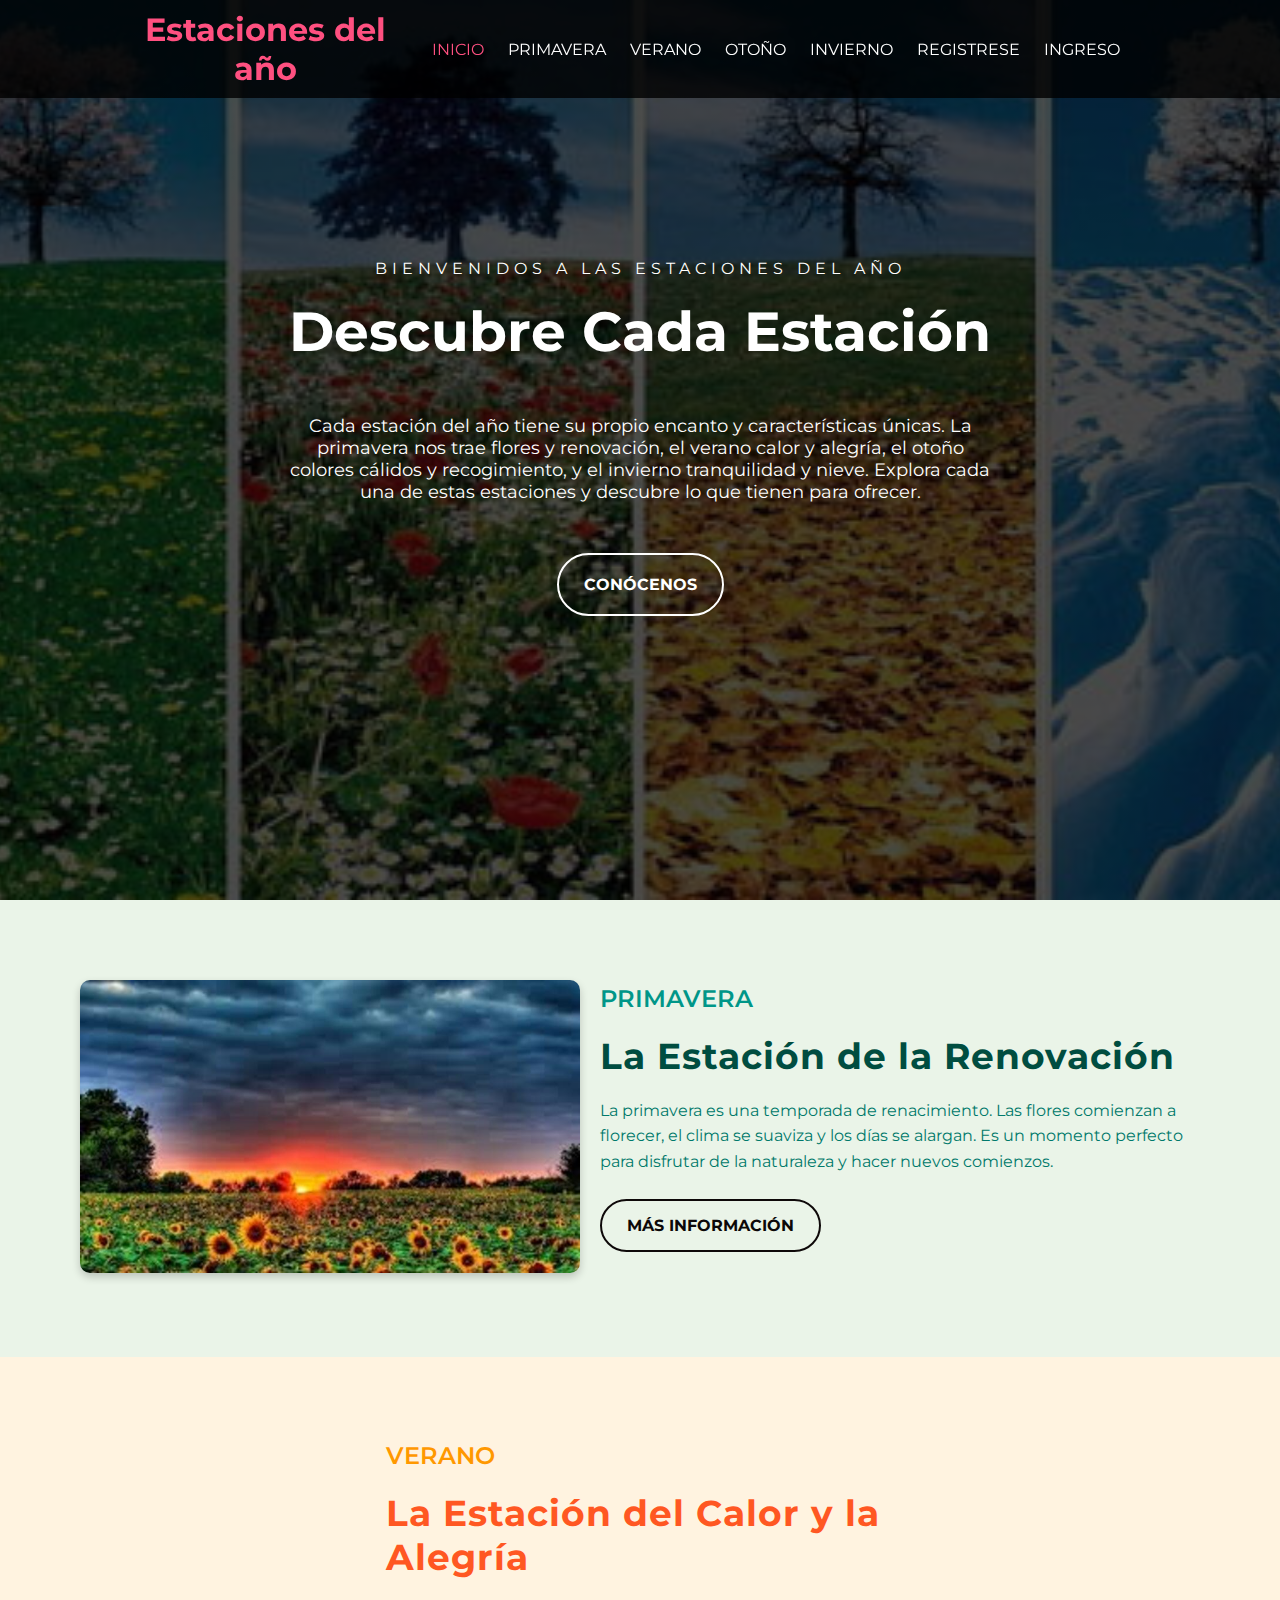
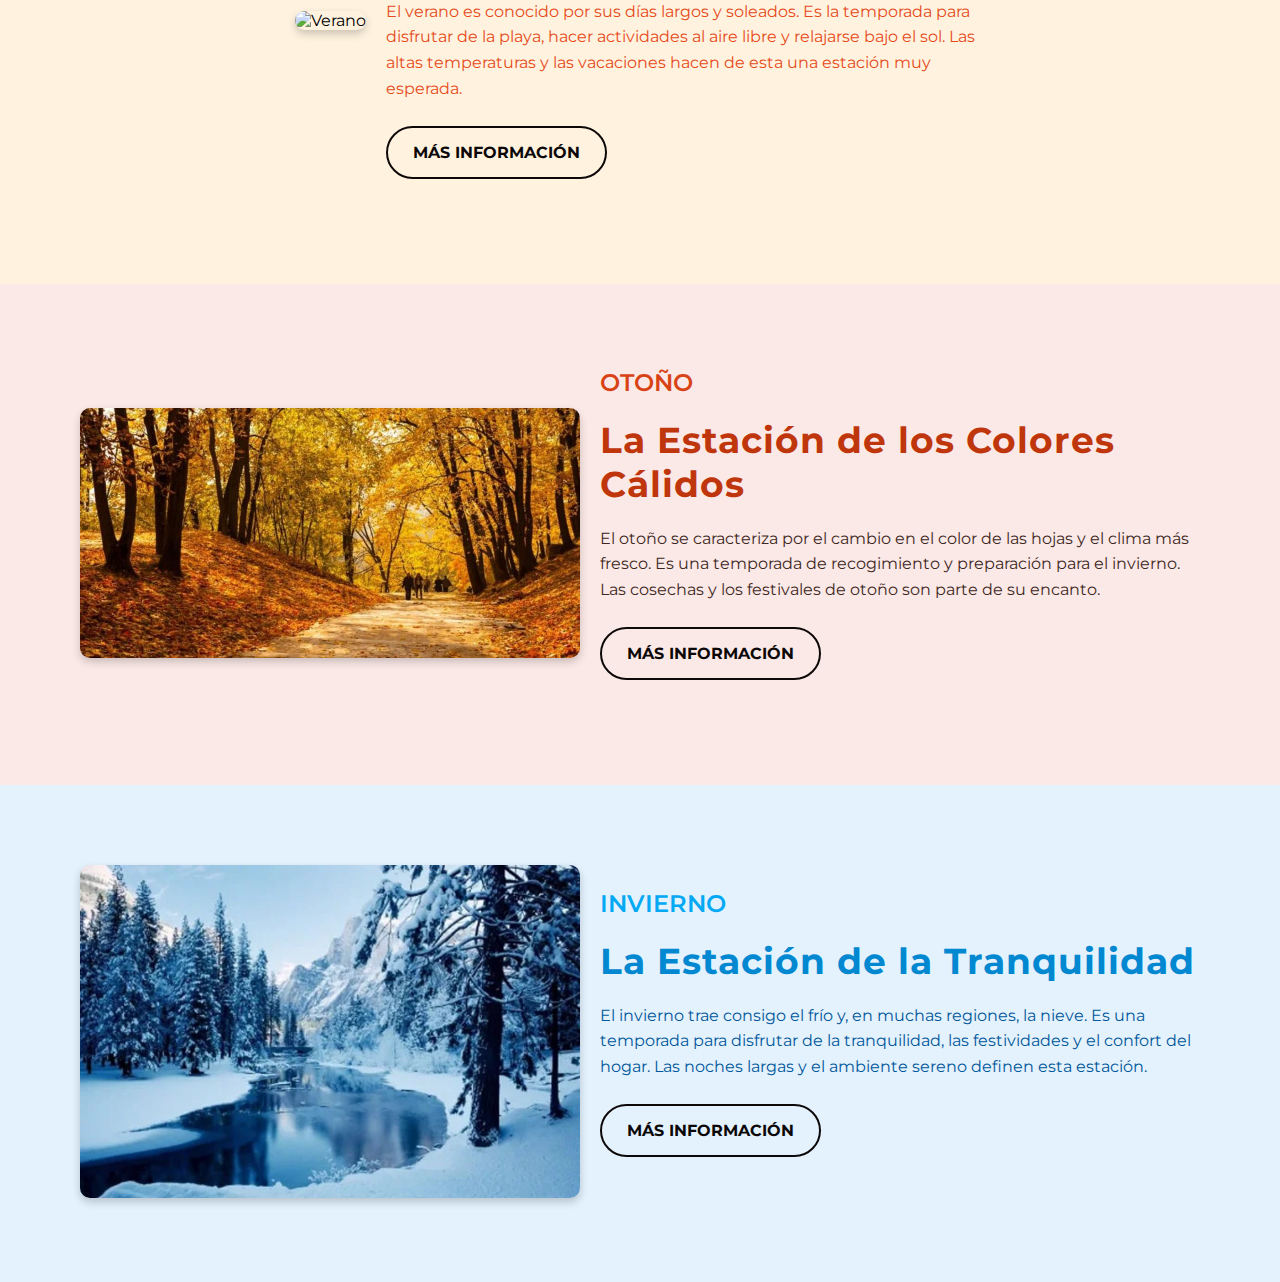
==== index.html @ d45afe01 "Add files via upload" ====
<!DOCTYPE html>
<html lang="es">

<head>
    <meta charset="UTF-8">
    <meta http-equiv="X-UA-Compatible" content="IE=edge">
    <meta name="viewport" content="width=device-width, initial-scale=1.0 user-scalable=no">
    <link rel="stylesheet" href="https://cdnjs.cloudflare.com/ajax/libs/font-awesome/6.1.1/css/all.min.css" integrity="sha512-KfkfwYDsLkIlwQp6LFnl8zNdLGxu9YAA1QvwINks4PhcElQSvqcyVLLD9aMhXd13uQjoXtEKNosOWaZqXgel0g==" crossorigin="anonymous" referrerpolicy="no-referrer"/>
    <link rel="stylesheet" href="estilo.css">
    <title>Estaciones del Año</title>
</head>

<body>
<!-- SECCION I N I C I O -->
<section id="inicio">
    <div class="contenido">
        <header>
            <div class="contenido-header">
                <h1>Estaciones del año</h1>
                <nav id="nav" class="">
                    <ul id="links">
                        <li><a href="#inicio" class="seleccionado" onclick="seleccionar(this)">INICIO</a></li>
                        <li><a href="#primavera" onclick="seleccionar(this)">PRIMAVERA</a></li>
                        <li><a href="#verano" onclick="seleccionar(this)">VERANO</a></li>
                        <li><a href="#otonio" onclick="seleccionar(this)">OTOÑO</a></li>
                        <li><a href="#invierno" onclick="seleccionar(this)">INVIERNO</a></li>
                        <li><a href="registro.html" onclick="seleccionar(this)">REGISTRESE</a></li>
                        <li><a href="login.html" onclick="seleccionar(this)">INGRESO</a></li>
                    </ul>
                </nav>

                <!-- Icono del menu responsive -->
                <div id="icono-nav" onclick="responsiveMenu()">
                    <i class="fa-solid fa-bars"></i>
                </div>

                <div class="redes">
                    <a href="#"><i class="fa-brands fa-youtube"></i></a>
                    <a href="#"><i class="fa-brands fa-facebook"></i></a>
                    <a href="#"><i class="fa-brands fa-instagram-square"></i></a>
                </div>
            </div>
        </header>
        <div class="presentacion">
            <p class="bienvenida">Bienvenidos a las Estaciones del Año</p>
            <h2>Descubre Cada Estación</h2>
            <p class="descripcion">Cada estación del año tiene su propio encanto y características únicas.
                La primavera nos trae flores y renovación, el verano calor y alegría, el otoño colores cálidos
                y recogimiento, y el invierno tranquilidad y nieve. Explora cada una de estas estaciones y descubre
                lo que tienen para ofrecer.</p>
            <a href="conocenos.html" class="boton">Conócenos</a>
        </div>
    </div>
</section>

<!-- SECCION PRIMAVERA -->
<section id="primavera">
    <div class="contenedor-foto">
        <img src="img/primavera.jpeg" alt="Primavera">
    </div>
    <div class="estacion">
        <p class="titulo-seccion">Primavera</p>
        <h2>La Estación de la Renovación</h2>
        <p>La primavera es una temporada de renacimiento. Las flores comienzan a florecer, el clima se suaviza y los días se alargan. Es un momento perfecto para disfrutar de la naturaleza y hacer nuevos comienzos.</p>
        <a href="primavera.html" class="boton">Más Información</a>
    </div>
</section>

<!-- SECCION VERANO -->
<section id="verano">
    <div class="contenedor-foto">
        <img src="img/verano.JPEG" alt="Verano">
    </div>
    <div class="estacion">
        <p class="titulo-seccion">Verano</p>
        <h2>La Estación del Calor y la Alegría</h2>
        <p>El verano es conocido por sus días largos y soleados. Es la temporada para disfrutar de la playa, hacer actividades al aire libre y relajarse bajo el sol. Las altas temperaturas y las vacaciones hacen de esta una estación muy esperada.</p>
        <a href="verano.html" class="boton">Más Información</a>
    </div>
</section>

<!-- SECCION OTOÑO -->
<section id="otonio">
    <div class="contenedor-foto">
        <img src="img/otono.jpg" alt="Otoño">
    </div>
    <div class="estacion">
        <p class="titulo-seccion">Otoño</p>
        <h2>La Estación de los Colores Cálidos</h2>
        <p>El otoño se caracteriza por el cambio en el color de las hojas y el clima más fresco. Es una temporada de recogimiento y preparación para el invierno. Las cosechas y los festivales de otoño son parte de su encanto.</p>
        <a href="otoño.html" class="boton">Más Información</a>
    </div>
</section>

<!-- SECCION INVIERNO -->
<section id="invierno">
    <div class="contenedor-foto">
        <img src="img/invierno.jpg" alt="Invierno">
    </div>
    <div class="estacion">
        <p class="titulo-seccion">Invierno</p>
        <h2>La Estación de la Tranquilidad</h2>
        <p>El invierno trae consigo el frío y, en muchas regiones, la nieve. Es una temporada para disfrutar de la tranquilidad, las festividades y el confort del hogar. Las noches largas y el ambiente sereno definen esta estación.</p>
        <a href="invierno.html" class="boton">Más Información</a>
    </div>
</section>

<!-- SECCION FOOTER -->
<footer>
    <div class="redes">
        <a href="#"><i class="fa-brands fa-youtube"></i></a>
        <a href="#"><i class="fa-brands fa-facebook"></i></a>
        <a href="#"><i class="fa-brands fa-instagram-square"></i></a>
    </div>
</footer>

<script src="script.js"></script>
</body>

</html>
---- estilo.css ----
@import url('https://fonts.googleapis.com/css2?family=Montserrat:wght@200;300;400;500;600&display=swap');

* {
    margin: 0;
    padding: 0;
    box-sizing: border-box;
    font-family: 'Montserrat', sans-serif;
}

html {
    scroll-behavior: smooth;
}


#inicio {
    background: linear-gradient( rgba(0, 0, 0, .7), rgba(0, 0, 0, .7)), url("img/fondo-inicio.jpg");
    background-size: cover;
    background-position: center center;
    height: 100vh;
}

#inicio .contenido header {
    background-color: rgba(0, 0, 0, .8);
    position: fixed;
    width: 100%;
    z-index: 100;
    top: 0;
}

#inicio .contenido header .contenido-header {
    max-width: 1100px;
    margin: auto;
    display: flex;
    justify-content: space-between;
    align-items: center;
    padding: 10px 20px;
}

#inicio .contenido header .contenido-header h1 {
    text-align: center;
    color: #ff5080;
}

#inicio .contenido header .contenido-header nav ul {
    list-style: none;
    display: flex;
    align-items: center;
}

#inicio .contenido header .contenido-header nav ul li a {
    text-decoration: none;
    color: #fff;
    margin: 0 12px;
    font-weight: 400;
    transition: .5s;
}

#inicio .contenido header .contenido-header nav ul li a:hover {
    color: #ff5080;
}

#inicio .contenido header .contenido-header .redes a {
    text-decoration: none;
    color: #fff;
    display: inline-block;
    margin-left: 10px;
    transition: .5s;
}

#inicio .contenido header .contenido-header .redes a:hover {
    color: #ff5080;
}

#inicio .contenido header .contenido-header .seleccionado {
    color: #ff5080;
}

#inicio .contenido .presentacion {
    max-width: 1100px;
    height: 100vh;
    margin: auto;
    color: #fff;
    display: flex;
    flex-direction: column;
    align-items: center;
    justify-content: center;
}

#inicio .contenido .presentacion .bienvenida {
    font-size: 16px;
    margin-bottom: 20px;
    text-transform: uppercase;
    letter-spacing: 5px;
}

#inicio .contenido .presentacion h2 {
    font-size: 55px;
    margin-bottom: 25px;
    text-align: center;
}

#inicio .contenido .presentacion h2 span {
    font-size: 25px;
    color: #ff5080;
}

#inicio .contenido .presentacion .descripcion {
    max-width: 700px;
    margin: 25px auto;
    font-size: 18px;
    text-align: center;
}

#inicio .contenido .presentacion a {
    text-decoration: none;
    display: inline-block;
    margin: 25px;
    padding: 20px 25px;
    border: 2px solid #fff;
    border-radius: 50px;
    color: #fff;
    font-weight: bold;
    text-transform: uppercase;
    transition: .5s;
}

#inicio .contenido .presentacion a:hover {
    background-color: #ff5080;
}

#icono-nav {
    color: #fff;
    display: none;
}

/* *********************/
/* SECCIÓN PRIMAVERA */
/* *********************/






#primavera {
    display: flex;
    align-items: center;
    justify-content: center;
    padding: 80px 15px;
    background-color: #eaf4e8;
}

#primavera .contenedor-foto {
    max-width: 500px;
    margin-right: 20px;
}

#primavera .contenedor-foto img {
    width: 100%;
    border-radius: 10px;
    box-shadow: 0 4px 8px rgba(0, 0, 0, 0.2);
}

#primavera .estacion {
    max-width: 600px;
    text-align: left;
}

#primavera .estacion .titulo-seccion {
    font-size: 24px;
    font-weight: 600;
    color: #009688;
    text-transform: uppercase;
    margin-bottom: 15px;
}

#primavera .estacion h2 {
    font-size: 36px;
    color: #004d40;
    margin-bottom: 20px;
    letter-spacing: 1px;
}

#primavera .estacion p {
    font-size: 16px;
    line-height: 1.6;
    color: #00796b;
}

/* *********************/
/* SECCIÓN VERANO */
/* *********************/

#verano {
    display: flex;
    align-items: center;
    justify-content: center;
    padding: 80px 15px;
    background-color: #fff3e0;
}

#verano .contenedor-foto {
    max-width: 500px;
    margin-right: 20px;
}

#verano .contenedor-foto img {
    width: 100%;
    border-radius: 10px;
    box-shadow: 0 4px 8px rgba(0, 0, 0, 0.2);
}

#verano .estacion {
    max-width: 600px;
    text-align: left;
}

#verano .estacion .titulo-seccion {
    font-size: 24px;
    font-weight: 600;
    color: #ff9800;
    text-transform: uppercase;
    margin-bottom: 15px;
}

#verano .estacion h2 {
    font-size: 36px;
    color: #ff5722;
    margin-bottom: 20px;
    letter-spacing: 1px;
}

#verano .estacion p {
    font-size: 16px;
    line-height: 1.6;
    color: #e64a19;
}

/* *********************/
/* SECCIÓN OTOÑO */
/* *********************/

#otonio {
    display: flex;
    align-items: center;
    justify-content: center;
    padding: 80px 15px;
    background-color: #fbe9e7;
}

#otonio .contenedor-foto {
    max-width: 500px;
    margin-right: 20px;
}

#otonio .contenedor-foto img {
    width: 100%;
    border-radius: 10px;
    box-shadow: 0 4px 8px rgba(0, 0, 0, 0.2);
}

#otonio .estacion {
    max-width: 600px;
    text-align: left;
}

#otonio .estacion .titulo-seccion {
    font-size: 24px;
    font-weight: 600;
    color: #d84315;
    text-transform: uppercase;
    margin-bottom: 15px;
}

#otonio .estacion h2 {
    font-size: 36px;
    color: #bf360c;
    margin-bottom: 20px;
    letter-spacing: 1px;
}

#otonio .estacion p {
    font-size: 16px;
    line-height: 1.6;
    color: #3e2723;
}

/* *********************/
/* SECCIÓN INVIERNO */
/* *********************/

#invierno {
    display: flex;
    align-items: center;
    justify-content: center;
    padding: 80px 15px;
    background-color: #e3f2fd;
}

#invierno .contenedor-foto {
    max-width: 500px;
    margin-right: 20px;
}

#invierno .contenedor-foto img {
    width: 100%;
    border-radius: 10px;
    box-shadow: 0 4px 8px rgba(0, 0, 0, 0.2);
}

#invierno .estacion {
    max-width: 600px;
    text-align: left;
}

#invierno .estacion .titulo-seccion {
    font-size: 24px;
    font-weight: 600;
    color: #03a9f4;
    text-transform: uppercase;
    margin-bottom: 15px;
}

#invierno .estacion h2 {
    font-size: 36px;
    color: #0288d1;
    margin-bottom: 20px;
    letter-spacing: 1px;
}

#invierno .estacion p {
    font-size: 16px;
    line-height: 1.6;
    color: #01579b;
}


#primavera .estacion .boton,
#verano .estacion .boton,
#otonio .estacion .boton,
#invierno .estacion .boton {
    text-decoration: none;
    display: inline-block;
    margin: 25px 0;
    padding: 15px 25px;
    border: 2px solid #0e0909;
    border-radius: 50px;
    color: #0c0808;
    font-weight: bold;
    text-transform: uppercase;
    transition: .5s;
    background-color: transparent;
}


#primavera .estacion .boton:hover,
#verano .estacion .boton:hover,
#otonio .estacion .boton:hover,
#invierno .estacion .boton:hover {
    background-color: #ff5080;
    color: #070404;
}
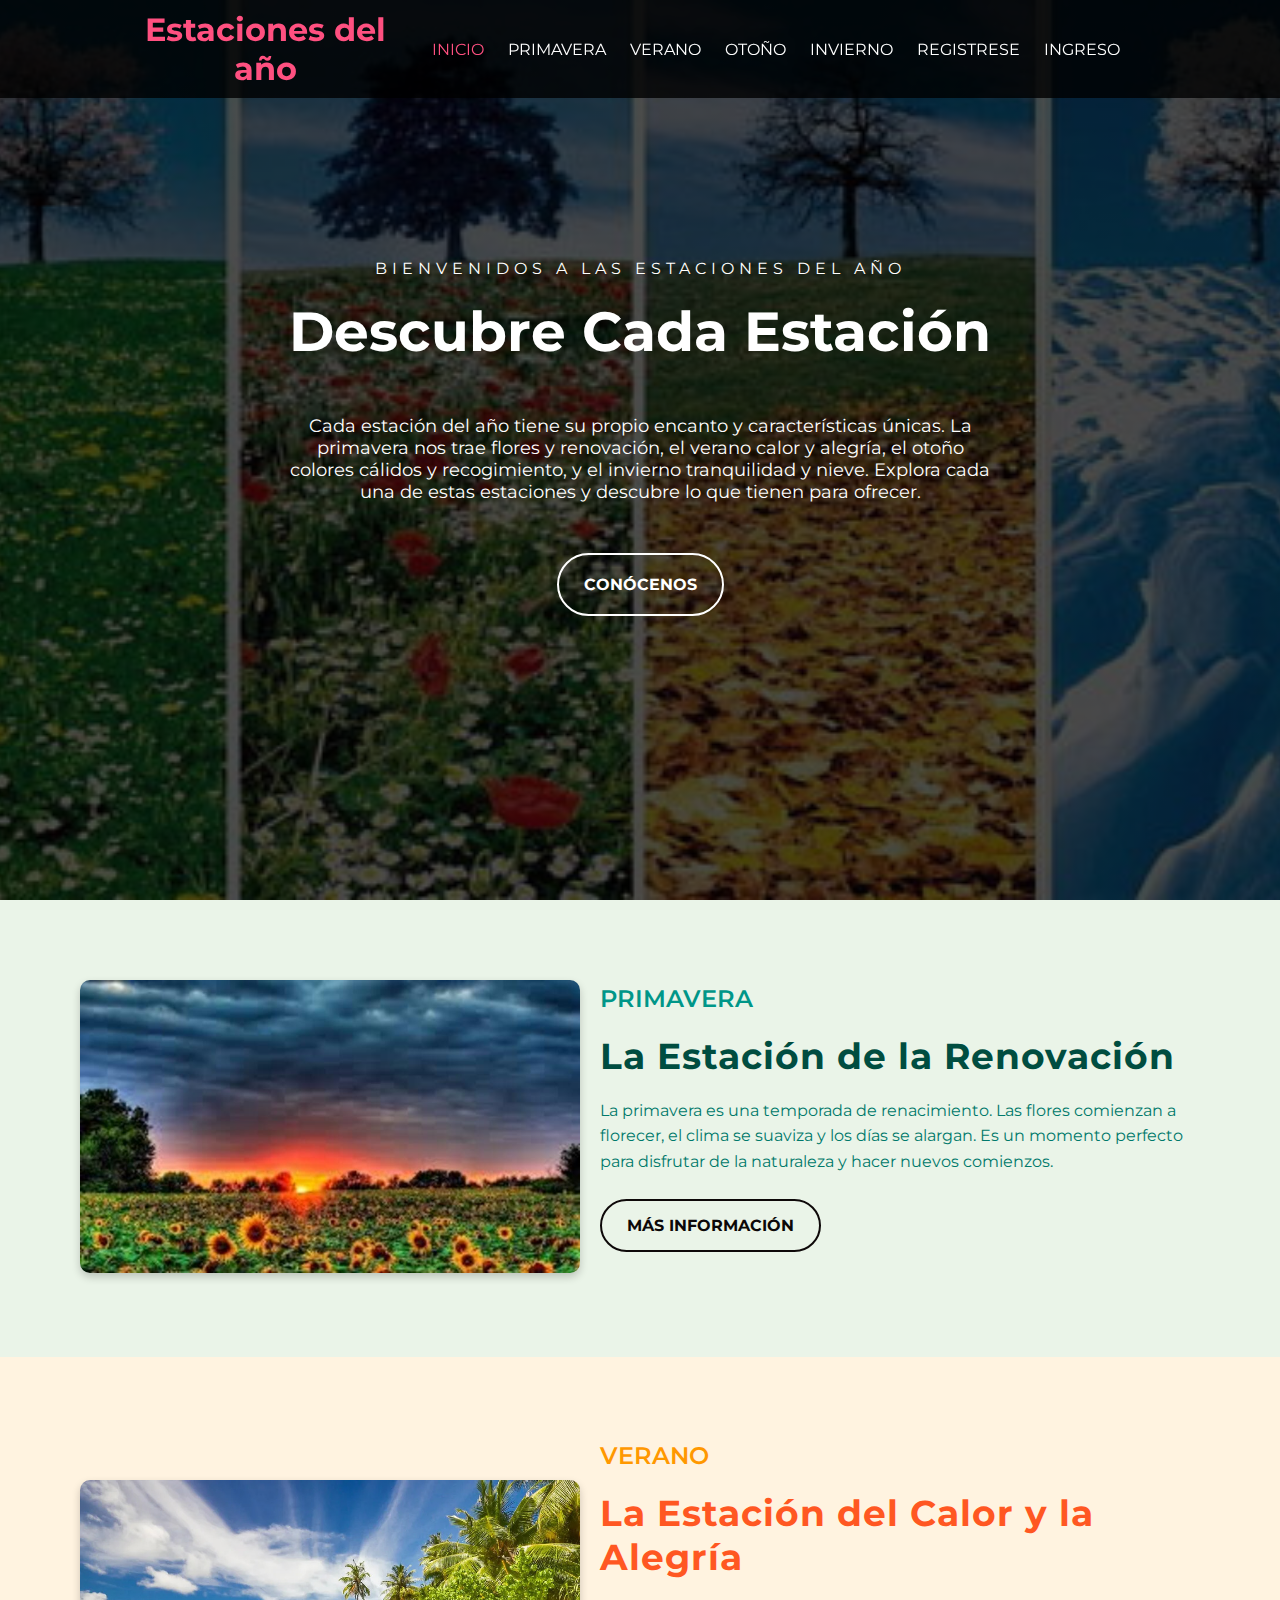
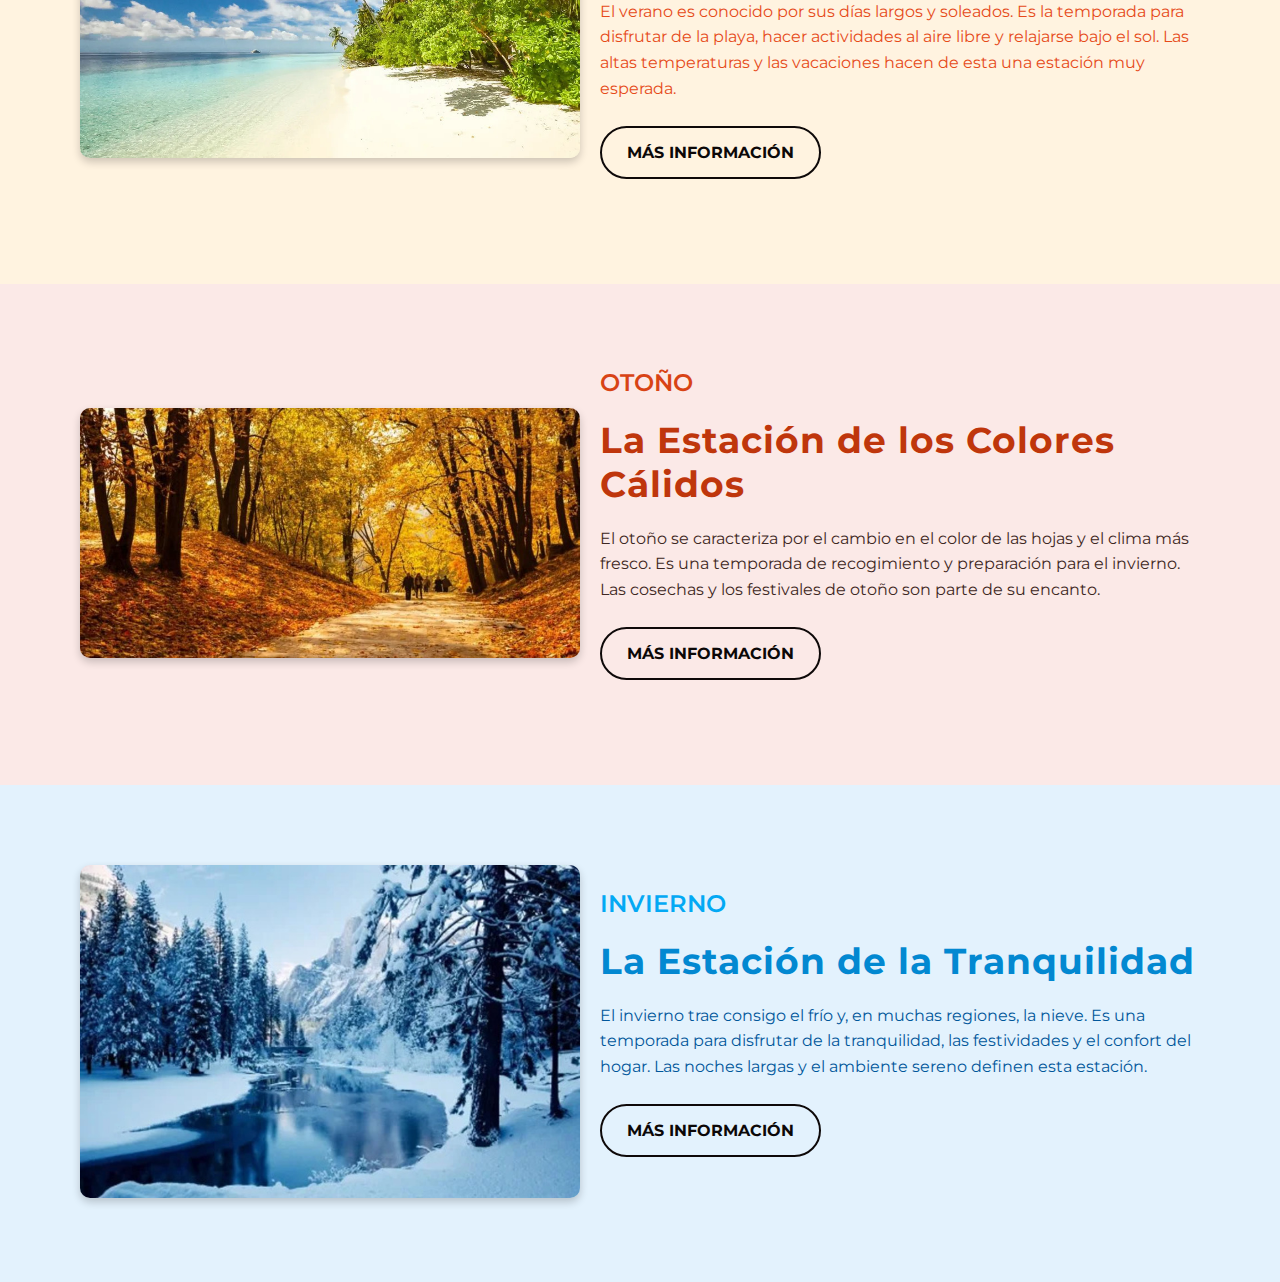
==== commit f0dde32d: "index.html" ====
--- a/index.html
+++ b/index.html
@@ -69,7 +69,7 @@
 <!-- SECCION VERANO -->
 <section id="verano">
     <div class="contenedor-foto">
-        <img src="img/verano.JPEG" alt="Verano">
+        <img src="img/verano.jpeg" alt="Verano">
     </div>
     <div class="estacion">
         <p class="titulo-seccion">Verano</p>
